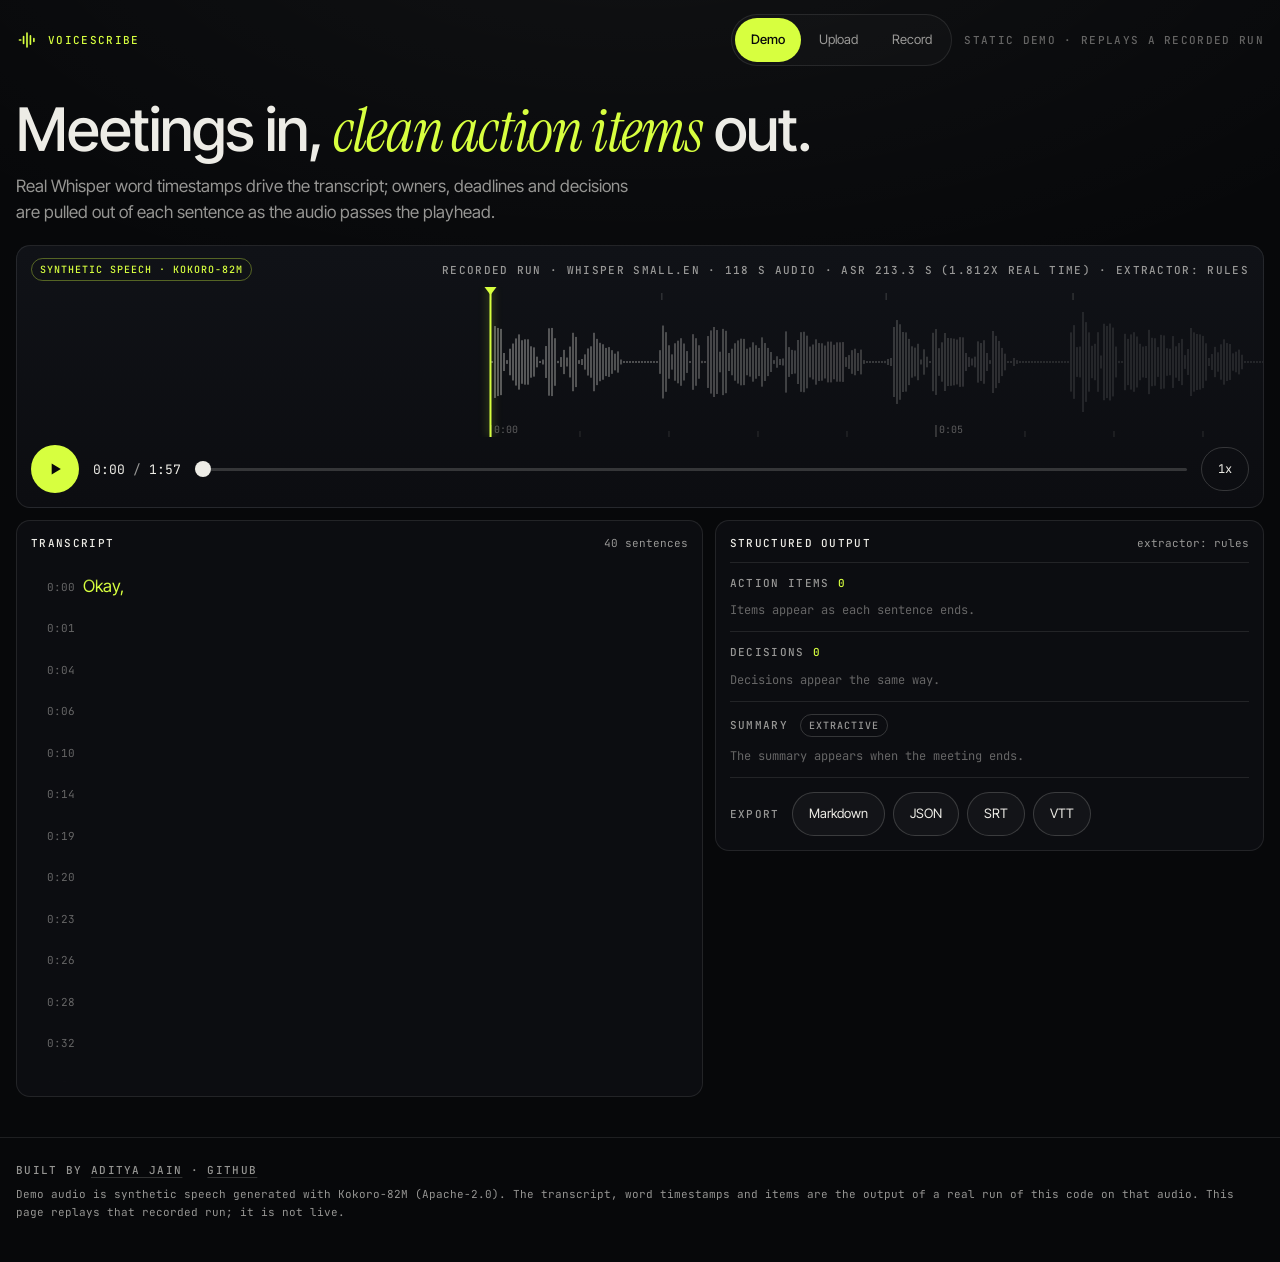
==== docs/index.html @ 5b9b41ef "Add evaluation results, diarisation eval, README, static demo build and design notes" ====
<!doctype html>
<html lang="en" data-theme="dark">
<head>
  <meta name="voicescribe-static" content="1">
<meta charset="utf-8">
<meta name="viewport" content="width=device-width, initial-scale=1, viewport-fit=cover">
<title>VoiceScribe · meetings in, clean action items out</title>
<meta name="description" content="Whisper word timestamps and structured action-item extraction, shown on a real audio timeline.">
<meta name="theme-color" content="#07080a">
<link rel="icon" href="data:image/svg+xml,%3Csvg xmlns='http://www.w3.org/2000/svg' viewBox='0 0 32 32'%3E%3Crect width='32' height='32' rx='7' fill='%2307080a'/%3E%3Cpath d='M6 16h2M11 11v10M16 6v20M21 10v12M26 14v4' stroke='%23d7ff3f' stroke-width='2.4' stroke-linecap='round'/%3E%3C/svg%3E">
<link rel="preconnect" href="https://fonts.googleapis.com">
<link rel="preconnect" href="https://fonts.gstatic.com" crossorigin>
<link href="https://fonts.googleapis.com/css2?family=Inter+Tight:wght@400;500;600&family=Instrument+Serif:ital@1&family=JetBrains+Mono:wght@400;500&display=swap" rel="stylesheet">
<link rel="stylesheet" href="style.css">
</head>
<body>
<a class="skip" href="#transcript">Skip to transcript</a>

<header class="top">
  <div class="brand">
    <svg viewBox="0 0 32 32" width="22" height="22" aria-hidden="true"><path d="M5 16h2M11 11v10M16 6v20M21 10v12M26 14v4" stroke="currentColor" stroke-width="2.4" stroke-linecap="round" fill="none"/></svg>
    <span class="mono label">VoiceScribe</span>
  </div>
  <nav class="modes" aria-label="Mode">
    <button class="mode on" data-mode="demo" type="button">Demo</button>
    <button class="mode" data-mode="upload" type="button">Upload</button>
    <button class="mode" data-mode="record" type="button">Record</button>
  </nav>
  <div class="mono label env" id="env" role="status">checking backend</div>
</header>

<main>
  <section class="hero">
    <h1>Meetings in, <em>clean action items</em> out.</h1>
    <p class="lede">Real Whisper word timestamps drive the transcript; owners, deadlines and decisions are pulled out of each sentence as the audio passes the playhead.</p>
  </section>

  <section class="stage" aria-label="Audio timeline">
    <div class="stage-top mono label">
      <span id="source-tag" class="tag tag-lime">Synthetic speech · Kokoro-82M</span>
      <span id="run-info" class="muted"></span>
    </div>
    <div class="wave-wrap">
      <canvas id="wave" aria-label="Waveform streaming past the playhead"></canvas>
      <div class="wave-msg mono" id="wave-msg" hidden></div>
    </div>
    <div class="transport" id="transport">
      <button id="play" class="play" type="button" aria-label="Play" disabled>
        <svg class="i-play" viewBox="0 0 24 24" width="20" height="20"><path d="M8 5.5v13l11-6.5z" fill="currentColor"/></svg>
        <svg class="i-pause" viewBox="0 0 24 24" width="20" height="20"><path d="M7 5h4v14H7zM13 5h4v14h-4z" fill="currentColor"/></svg>
      </button>
      <div class="time mono"><span id="t-cur">0:00</span><span class="muted"> / </span><span id="t-dur">0:00</span></div>
      <input id="scrub" type="range" min="0" max="1000" value="0" step="1" aria-label="Seek" disabled>
      <button id="rate" class="rate mono" type="button" aria-label="Playback speed">1x</button>
    </div>
  </section>

  <section class="panel intake" id="intake" hidden>
    <div class="intake-row" id="upload-ui" hidden>
      <label class="file">
        <input type="file" id="file" accept="audio/*,video/webm,.wav,.mp3,.m4a,.ogg,.flac,.webm">
        <span class="btn" id="file-btn">Choose audio file</span>
        <span class="mono muted" id="file-name">no file chosen</span>
      </label>
    </div>
    <div class="intake-row" id="record-ui" hidden>
      <button class="btn rec" id="rec" type="button"><span class="dot"></span><span id="rec-label">Start recording</span></button>
      <canvas id="meter" width="160" height="28" aria-hidden="true"></canvas>
      <span class="mono muted" id="rec-time">0:00</span>
    </div>
    <div class="intake-row fields" id="fields" hidden>
      <label class="field"><span class="mono label">Meeting date</span><input type="date" id="date"></label>
      <label class="field"><span class="mono label">Extractor</span>
        <select id="extractor"><option value="rules">rules (offline)</option><option value="local">rules + local model</option><option value="openai">openai (needs key)</option><option value="anthropic">anthropic (needs key)</option></select>
      </label>
      <label class="check" id="diar-wrap"><input type="checkbox" id="diar"><span>Identify speakers</span></label>
      <button class="btn primary" id="process" type="button" disabled>Transcribe and extract</button>
    </div>
    <div class="pipe" id="pipe" hidden>
      <div class="steps mono"><span data-s="decode">decode</span><i></i><span data-s="transcribe">transcribe</span><i></i><span data-s="diarize">speakers</span><i></i><span data-s="extract">segment + extract</span></div>
      <div class="bar"><div id="pipe-bar"></div></div>
      <div class="mono muted" id="pipe-msg"></div>
    </div>
    <p class="note" id="intake-note"></p>
  </section>

  <div class="cols">
    <section class="panel transcript" aria-label="Transcript">
      <div class="panel-head"><h2 class="mono label">Transcript</h2><span class="mono muted" id="tr-meta"></span></div>
      <div id="transcript" class="tr-scroll" tabindex="0"></div>
    </section>

    <section class="panel items" aria-label="Extracted items">
      <div class="panel-head"><h2 class="mono label">Structured output</h2><span class="mono muted" id="it-meta"></span></div>
      <div class="group">
        <h3 class="mono label sub">Action items <b id="n-act">0</b></h3>
        <ol id="actions" class="cards"></ol>
        <p class="empty mono" id="actions-empty">Items appear as each sentence ends.</p>
      </div>
      <div class="group">
        <h3 class="mono label sub">Decisions <b id="n-dec">0</b></h3>
        <ol id="decisions" class="cards"></ol>
        <p class="empty mono" id="decisions-empty">Decisions appear the same way.</p>
      </div>
      <div class="group">
        <h3 class="mono label sub">Summary <span class="tag" id="sum-kind">extractive</span></h3>
        <p id="summary" class="summary"></p>
        <p class="empty mono" id="summary-empty">The summary appears when the meeting ends.</p>
      </div>
      <div class="exports">
        <span class="mono label">Export</span>
        <button class="btn sm" data-fmt="md" type="button">Markdown</button>
        <button class="btn sm" data-fmt="json" type="button">JSON</button>
        <button class="btn sm" data-fmt="srt" type="button">SRT</button>
        <button class="btn sm" data-fmt="vtt" type="button">VTT</button>
      </div>
    </section>
  </div>
</main>

<footer>
  <div class="mono label">Built by <a href="https://adityajain16.vercel.app" rel="noopener">Aditya Jain</a> · <a href="https://github.com/Aditya2616/VoiceScribe" rel="noopener">GitHub</a></div>
  <div class="mono muted small" id="run-info-m"></div>
  <div class="mono muted small" id="credits">Demo audio is synthetic speech generated with Kokoro-82M (Apache-2.0). Transcript, timestamps and items are the output of a real run of this code. Recorded run, not live.</div>
</footer>

<audio id="audio" preload="auto" playsinline></audio>
<script type="module" src="app.js"></script>
</body>
</html>
---- docs/style.css ----
:root {
  --void: #07080a;
  --panel: #0c0d11;
  --panel-2: #101217;
  --bone: #edece6;
  --mute: rgba(237, 236, 230, .62);
  --dim: rgba(237, 236, 230, .4);
  --line: rgba(237, 236, 230, .1);
  --line-2: rgba(237, 236, 230, .18);
  --lime: #d7ff3f;
  --lime-rgb: 215 255 63;
  --ember: #ff7a3d;
  --on-lime: #07080a;
  --sans: "Inter Tight", system-ui, -apple-system, "Segoe UI", sans-serif;
  --serif: "Instrument Serif", Georgia, serif;
  --mono: "JetBrains Mono", ui-monospace, Consolas, monospace;
  --ease: cubic-bezier(.19, 1, .22, 1);
  --gutter: 16px;
  color-scheme: dark;
}
* { box-sizing: border-box; }
html { -webkit-text-size-adjust: 100%; text-size-adjust: 100%; }
body {
  margin: 0; background: var(--void); color: var(--bone); font-family: var(--sans); font-size: 16px; line-height: 1.5;
  min-height: 100vh; overflow-x: hidden;
  background-image: radial-gradient(120% 60% at 50% -10%, rgba(255,255,255,.045), transparent 60%);
  padding-bottom: env(safe-area-inset-bottom);
}
a { color: inherit; text-decoration-color: var(--line-2); text-underline-offset: 3px; }
a:hover { text-decoration-color: var(--lime); color: var(--lime); }
button, input, select { font: inherit; color: inherit; }
button { cursor: pointer; }
:focus-visible { outline: 2px solid var(--lime); outline-offset: 2px; }
.skip { position: absolute; left: -999px; top: 0; background: var(--lime); color: var(--on-lime); padding: 8px 12px; z-index: 20; }
.skip:focus { left: 8px; top: 8px; }
.mono { font-family: var(--mono); }
.label { font-size: 11px; letter-spacing: .12em; text-transform: uppercase; font-weight: 500; }
.muted { color: var(--mute); }
.small { font-size: 11px; line-height: 1.6; }
[hidden] { display: none !important; }

/* header */
.top { display: flex; align-items: center; gap: 12px; padding: 14px var(--gutter); max-width: 1280px; margin: 0 auto; flex-wrap: wrap; }
.brand { display: flex; align-items: center; gap: 10px; color: var(--lime); }
.modes { display: flex; gap: 2px; margin-left: auto; padding: 3px; border: 1px solid var(--line); border-radius: 999px; background: rgba(255,255,255,.02); }
.mode { border: 0; background: transparent; color: var(--mute); font-size: 13px; padding: 0 16px; min-height: 44px; min-width: 44px; border-radius: 999px; transition: background .25s var(--ease), color .25s; }
.mode.on { background: var(--lime); color: var(--on-lime); font-weight: 500; }
.mode:not(.on):hover { color: var(--bone); }
.env { color: var(--dim); flex-basis: 100%; order: 3; }
.env b { color: var(--lime); font-weight: 500; }
@media (min-width: 760px) { .env { flex-basis: auto; order: 0; } .modes { margin-left: auto; } }

main { max-width: 1280px; margin: 0 auto; padding: 0 var(--gutter) 40px; }

/* hero */
.hero { padding: 18px 0 20px; max-width: 880px; }
h1 { font-weight: 500; font-size: clamp(30px, 6.4vw, 60px); line-height: 1.04; letter-spacing: -.02em; margin: 0 0 12px; }
h1 em { font-family: var(--serif); font-weight: 400; color: var(--lime); }
.lede { color: var(--mute); margin: 0; max-width: 62ch; font-size: clamp(15px, 2vw, 17px); }

/* stage */
.stage { border: 1px solid var(--line); border-radius: 14px; background: linear-gradient(180deg, var(--panel-2), var(--panel)); overflow: hidden; }
.stage-top { display: flex; justify-content: space-between; align-items: center; gap: 8px; padding: 12px 14px 0; flex-wrap: wrap; }
.tag { display: inline-block; padding: 3px 8px; border: 1px solid var(--line-2); border-radius: 999px; font-size: 10px; letter-spacing: .1em; text-transform: uppercase; font-family: var(--mono); color: var(--mute); }
.tag-lime { color: var(--lime); border-color: rgb(var(--lime-rgb) / .35); }
.wave-wrap { position: relative; height: 150px; margin-top: 6px; }
#wave { position: absolute; inset: 0; width: 100%; height: 100%; display: block; touch-action: pan-y; cursor: ew-resize; }
.wave-msg { position: absolute; inset: 0; display: grid; place-items: center; text-align: center; color: var(--mute); font-size: 12px; padding: 0 20px; pointer-events: none; }
.transport { display: grid; grid-template-columns: 48px auto 1fr auto; align-items: center; gap: 14px; padding: 8px 14px 14px; }
.play { width: 48px; height: 48px; border-radius: 50%; border: 0; background: var(--lime); color: var(--on-lime); display: grid; place-items: center; transition: transform .2s var(--ease), opacity .2s; }
.play:disabled { opacity: .35; cursor: default; }
.play:not(:disabled):active { transform: scale(.94); }
.play .i-pause { display: none; }
.play.playing .i-pause { display: block; }
.play.playing .i-play { display: none; }
.time { font-size: 13px; white-space: nowrap; min-width: 84px; }
.rate { min-width: 48px; min-height: 44px; border: 1px solid var(--line-2); background: transparent; border-radius: 999px; font-size: 12px; }
.rate:hover { border-color: var(--lime); }
input[type=range] { -webkit-appearance: none; appearance: none; width: 100%; height: 44px; background: transparent; margin: 0; cursor: pointer; }
input[type=range]::-webkit-slider-runnable-track { height: 3px; background: linear-gradient(90deg, var(--lime) var(--p, 0%), var(--line-2) var(--p, 0%)); border-radius: 2px; }
input[type=range]::-moz-range-track { height: 3px; background: var(--line-2); border-radius: 2px; }
input[type=range]::-moz-range-progress { height: 3px; background: var(--lime); }
input[type=range]::-webkit-slider-thumb { -webkit-appearance: none; width: 16px; height: 16px; border-radius: 50%; background: var(--bone); margin-top: -6.5px; border: 0; }
input[type=range]::-moz-range-thumb { width: 16px; height: 16px; border-radius: 50%; background: var(--bone); border: 0; }
input[type=range]:disabled { opacity: .4; cursor: default; }

/* buttons, fields */
.btn { display: inline-flex; align-items: center; justify-content: center; gap: 8px; min-height: 44px; padding: 0 18px; border-radius: 999px; border: 1px solid var(--line-2); background: rgba(255,255,255,.03); font-size: 14px; transition: border-color .2s, background .2s, color .2s; }
.btn:hover:not(:disabled) { border-color: var(--lime); color: var(--lime); }
.btn:disabled { opacity: .4; cursor: default; }
.btn.primary { background: var(--lime); color: var(--on-lime); border-color: var(--lime); font-weight: 500; }
.btn.primary:hover:not(:disabled) { color: var(--on-lime); filter: brightness(1.06); }
.btn.sm { min-height: 44px; padding: 0 16px; font-size: 13px; }
.btn.rec .dot { width: 10px; height: 10px; border-radius: 50%; background: var(--ember); }
.btn.rec.on { border-color: var(--ember); }
.btn.rec.on .dot { animation: pulse 1s infinite; }
@keyframes pulse { 50% { opacity: .3; } }
.file input { position: absolute; opacity: 0; width: 1px; height: 1px; }
.file { display: flex; align-items: center; gap: 12px; flex-wrap: wrap; position: relative; }
.field { display: grid; gap: 4px; }
.field input, .field select { min-height: 44px; border: 1px solid var(--line-2); background: var(--void); border-radius: 10px; padding: 0 12px; font-size: 15px; }
.check { display: flex; align-items: center; gap: 8px; min-height: 44px; font-size: 14px; }
.check input { width: 20px; height: 20px; accent-color: var(--lime); }
.check.off { opacity: .45; }

/* panels */
.panel { border: 1px solid var(--line); border-radius: 14px; background: var(--panel); padding: 14px; }
.intake { margin-top: 12px; display: grid; gap: 14px; }
.intake-row { display: flex; align-items: flex-end; gap: 14px; flex-wrap: wrap; }
.intake-row.fields > .btn { margin-left: auto; }
#meter { background: var(--void); border: 1px solid var(--line); border-radius: 6px; }
.note { margin: 0; font-size: 13px; color: var(--mute); }
.note.err { color: var(--ember); }
.pipe { display: grid; gap: 8px; }
.steps { display: flex; align-items: center; gap: 8px; font-size: 11px; letter-spacing: .08em; text-transform: uppercase; flex-wrap: wrap; color: var(--dim); }
.steps i { width: 16px; height: 1px; background: var(--line-2); }
.steps span.on { color: var(--lime); }
.steps span.done { color: var(--bone); }
.bar { height: 3px; background: var(--line); border-radius: 2px; overflow: hidden; }
.bar > div { height: 100%; width: 0; background: var(--lime); transition: width .3s var(--ease); }

.cols { display: grid; gap: 12px; margin-top: 12px; grid-template-columns: 1fr; }
@media (min-width: 980px) { .cols { grid-template-columns: minmax(0, 1.25fr) minmax(360px, 1fr); align-items: start; } }
.panel-head { display: flex; justify-content: space-between; align-items: baseline; gap: 8px; margin-bottom: 10px; }
.panel-head h2 { margin: 0; color: var(--bone); }
.panel-head span { font-size: 11px; }

/* transcript */
.tr-scroll { position: relative; height: min(46vh, 420px); overflow-y: auto; padding: 4px 6px 40px 0; scroll-behavior: auto; overscroll-behavior: contain; -webkit-overflow-scrolling: touch; mask-image: linear-gradient(180deg, transparent 0, #000 22px, #000 calc(100% - 28px), transparent 100%); }
@media (min-width: 980px) { .tr-scroll { height: 520px; } }
.sent { display: grid; grid-template-columns: 44px 1fr; gap: 8px; padding: 8px 8px 8px 0; border-radius: 8px; cursor: pointer; position: relative; -webkit-tap-highlight-color: transparent; }
.sent .ts { font-family: var(--mono); font-size: 11px; color: var(--dim); padding-top: 5px; text-align: right; }
.sent .who { font-family: var(--mono); font-size: 10px; letter-spacing: .1em; text-transform: uppercase; color: var(--lime); display: block; margin-bottom: 1px; }
.sent .txt { font-size: 17px; line-height: 1.5; }
.w { opacity: 0; transition: opacity .22s linear, color .2s; display: inline; }
.w.on { opacity: .62; }
.sent.active .w.on { opacity: 1; }
.w.cur { color: var(--lime); opacity: 1; }
.sent.flash { animation: flash 1.4s var(--ease); }
.sent.src .txt { box-shadow: inset 2px 0 0 var(--lime); padding-left: 8px; margin-left: -10px; }
@keyframes flash { 0% { background: rgb(var(--lime-rgb) / .22); } 100% { background: transparent; } }
.tr-empty { color: var(--dim); font-size: 13px; padding: 20px 0; }

/* items */
.group { padding: 12px 0; border-top: 1px solid var(--line); }
.group:first-of-type { border-top: 0; padding-top: 0; }
.sub { margin: 0 0 10px; color: var(--mute); display: flex; align-items: center; gap: 8px; }
.sub b { font-weight: 500; color: var(--lime); }
.cards { list-style: none; padding: 0; margin: 0; display: grid; gap: 8px; }
.card { display: grid; gap: 8px; padding: 12px; border: 1px solid var(--line-2); border-radius: 10px; background: var(--panel-2); cursor: pointer; text-align: left; width: 100%; -webkit-tap-highlight-color: transparent; will-change: transform, opacity; }
.card:hover { border-color: rgb(var(--lime-rgb) / .5); }
.card[hidden] { display: none; }
.card .head { display: flex; align-items: center; gap: 8px; flex-wrap: wrap; }
.chip { font-family: var(--mono); font-size: 11px; padding: 3px 9px; border-radius: 999px; border: 1px solid rgb(var(--lime-rgb) / .45); color: var(--lime); }
.chip.none { border-color: var(--line-2); color: var(--dim); }
.chip.time { border-color: var(--line-2); color: var(--mute); margin-left: auto; }
.card .task { font-size: 16px; line-height: 1.35; font-weight: 500; }
.card .due { font-family: var(--mono); font-size: 12px; color: var(--bone); display: flex; gap: 8px; flex-wrap: wrap; align-items: baseline; }
.card .due .phrase { color: var(--dim); }
.card .due.none { color: var(--dim); }
.card .meth { font-family: var(--mono); font-size: 10px; letter-spacing: .1em; text-transform: uppercase; color: var(--dim); }
.card.dec .task { font-weight: 400; }
.empty { margin: 0; font-size: 12px; color: var(--dim); }
.summary { margin: 0; font-size: 15px; color: var(--bone); }
.group .tag { margin-left: 4px; }
.exports { display: flex; align-items: center; gap: 8px; flex-wrap: wrap; padding-top: 14px; border-top: 1px solid var(--line); }
.exports .label { color: var(--mute); margin-right: 4px; }

footer { max-width: 1280px; margin: 0 auto; padding: 24px var(--gutter) 40px; display: grid; gap: 8px; border-top: 1px solid var(--line); }
footer .label { color: var(--mute); }
#run-info-m { display: none; }

/* phone */
@media (max-width: 759px) {
  .wave-wrap { height: 112px; }
  .transport { grid-template-columns: 48px auto 1fr; gap: 10px; }
  .rate { grid-column: auto; }
  .transport .rate { display: none; }
  .intake-row.fields > .btn { margin-left: 0; width: 100%; }
  .sent .txt { font-size: 16px; }
  .sent { grid-template-columns: 36px 1fr; }
  /* thumb-reachable transport: pinned to the bottom while the stage scrolls away */
  .stage { position: sticky; top: 0; z-index: 5; border-radius: 0 0 14px 14px; margin: 0 calc(-1 * var(--gutter)); border-left: 0; border-right: 0; background: var(--panel-2); }
  .transport { position: fixed; left: 0; right: 0; bottom: 0; z-index: 10; background: rgba(12, 13, 17, .94); border-top: 1px solid var(--line-2); padding: 8px var(--gutter) calc(8px + env(safe-area-inset-bottom)); grid-template-columns: 48px auto 1fr auto; }
  .transport .rate { display: inline-flex; align-items: center; justify-content: center; }
  main { padding-bottom: 110px; }
  footer { padding-bottom: 110px; }
  .stage-top { padding-top: 10px; }
  #run-info { display: none; }
  #run-info-m { display: block; }
}
@media (prefers-reduced-motion: reduce) {
  .w, .btn, .mode, .play, .bar > div { transition: none; }
  .sent.flash { animation: none; background: rgb(var(--lime-rgb) / .14); }
  .btn.rec.on .dot { animation: none; }
}
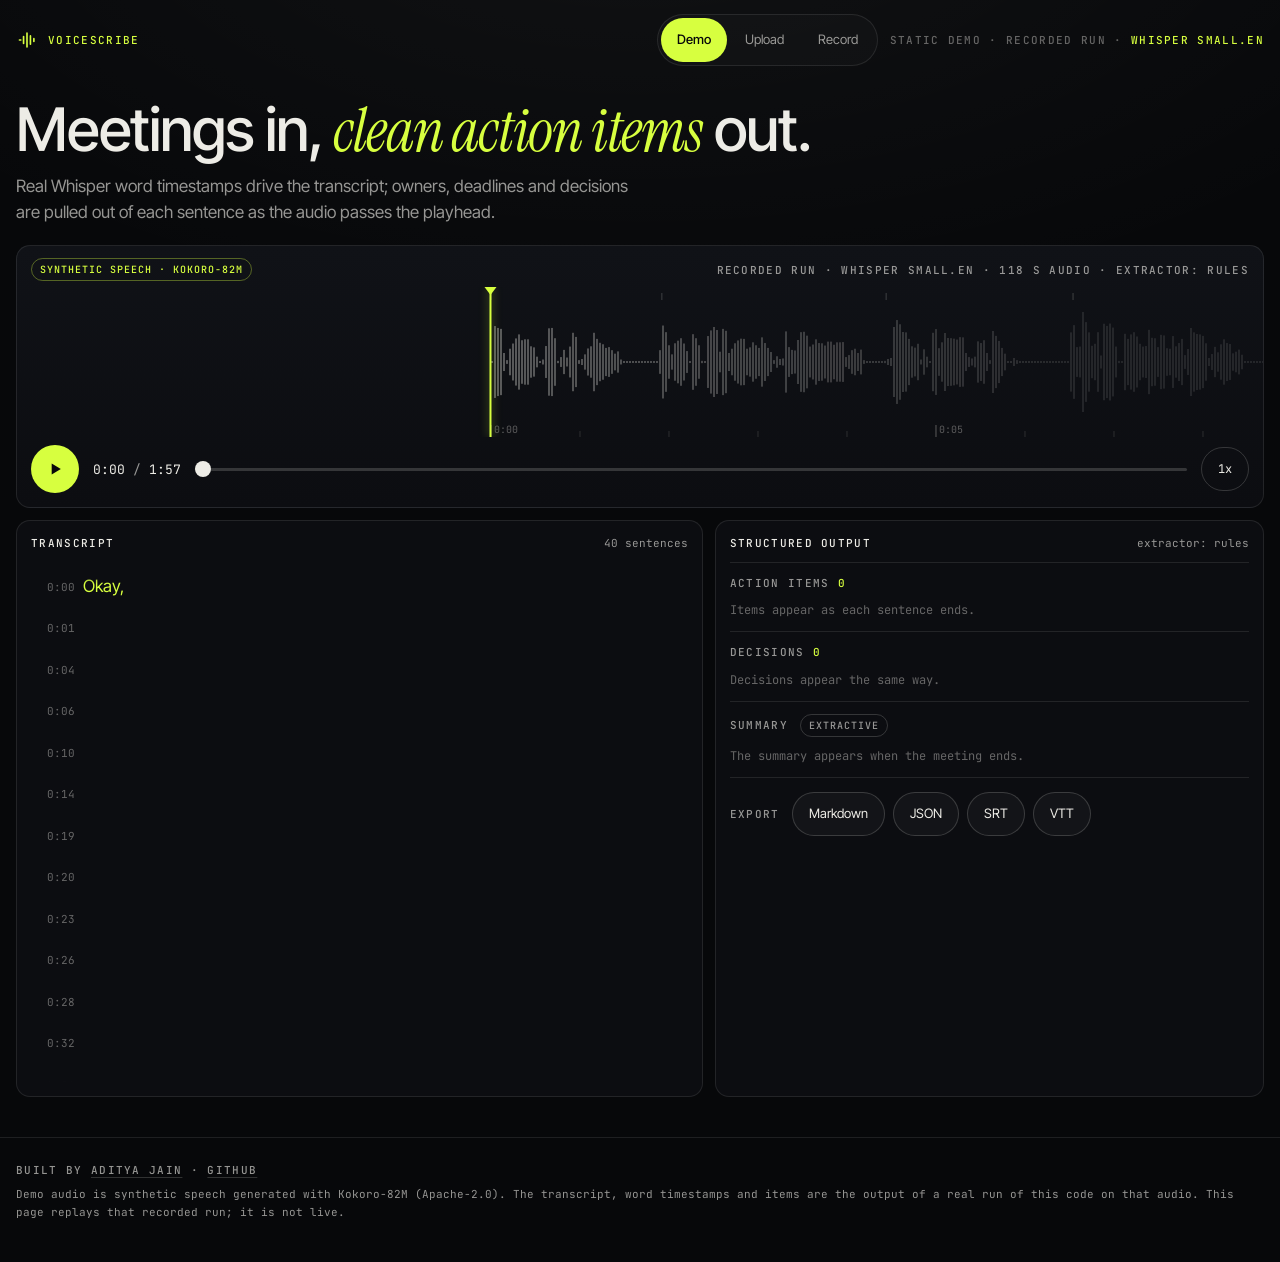
==== commit bb8a2034: "Canonicalise names, fix and re-measure the local model, owner cues in the rules, six more held-out m" ====
--- a/docs/index.html
+++ b/docs/index.html
@@ -26,7 +26,7 @@
     <button class="mode" data-mode="upload" type="button">Upload</button>
     <button class="mode" data-mode="record" type="button">Record</button>
   </nav>
-  <div class="mono label env" id="env" role="status">checking backend</div>
+  <div class="mono label env" id="env" role="status"></div>
 </header>
 
 <main>
@@ -71,8 +71,9 @@
     <div class="intake-row fields" id="fields" hidden>
       <label class="field"><span class="mono label">Meeting date</span><input type="date" id="date"></label>
       <label class="field"><span class="mono label">Extractor</span>
-        <select id="extractor"><option value="rules">rules (offline)</option><option value="local">rules + local model</option><option value="openai">openai (needs key)</option><option value="anthropic">anthropic (needs key)</option></select>
+        <select id="extractor"><option value="rules">rules (offline)</option><option value="local">rules + local model (owners)</option><option value="openai">openai (needs key)</option><option value="anthropic">anthropic (needs key)</option></select>
       </label>
+      <label class="field grow"><span class="mono label">Participants (optional)</span><input type="text" id="participants" placeholder="Ana, Ben, Chloe" maxlength="200" autocomplete="off" autocapitalize="words"></label>
       <label class="check" id="diar-wrap"><input type="checkbox" id="diar"><span>Identify speakers</span></label>
       <button class="btn primary" id="process" type="button" disabled>Transcribe and extract</button>
     </div>
--- a/docs/style.css
+++ b/docs/style.css
@@ -98,7 +98,8 @@
 .file input { position: absolute; opacity: 0; width: 1px; height: 1px; }
 .file { display: flex; align-items: center; gap: 12px; flex-wrap: wrap; position: relative; }
 .field { display: grid; gap: 4px; }
-.field input, .field select { min-height: 44px; border: 1px solid var(--line-2); background: var(--void); border-radius: 10px; padding: 0 12px; font-size: 15px; }
+.field.grow { flex: 1 1 200px; min-width: 0; }
+.field input, .field select { min-height: 44px; border: 1px solid var(--line-2); background: var(--void); border-radius: 10px; padding: 0 12px; font-size: 16px; }
 .check { display: flex; align-items: center; gap: 8px; min-height: 44px; font-size: 14px; }
 .check input { width: 20px; height: 20px; accent-color: var(--lime); }
 .check.off { opacity: .45; }
@@ -120,14 +121,16 @@
 .bar > div { height: 100%; width: 0; background: var(--lime); transition: width .3s var(--ease); }
 
 .cols { display: grid; gap: 12px; margin-top: 12px; grid-template-columns: 1fr; }
-@media (min-width: 980px) { .cols { grid-template-columns: minmax(0, 1.25fr) minmax(360px, 1fr); align-items: start; } }
+@media (min-width: 980px) { .cols { grid-template-columns: minmax(0, 1.25fr) minmax(360px, 1fr); align-items: stretch; } }
 .panel-head { display: flex; justify-content: space-between; align-items: baseline; gap: 8px; margin-bottom: 10px; }
 .panel-head h2 { margin: 0; color: var(--bone); }
 .panel-head span { font-size: 11px; }
 
 /* transcript */
 .tr-scroll { position: relative; height: min(46vh, 420px); overflow-y: auto; padding: 4px 6px 40px 0; scroll-behavior: auto; overscroll-behavior: contain; -webkit-overflow-scrolling: touch; mask-image: linear-gradient(180deg, transparent 0, #000 22px, #000 calc(100% - 28px), transparent 100%); }
-@media (min-width: 980px) { .tr-scroll { height: 520px; } }
+/* desktop: the transcript panel fills the height of the structured-output column and scrolls inside it */
+.transcript { display: flex; flex-direction: column; }
+@media (min-width: 980px) { .tr-scroll { height: auto; flex: 1 1 0; min-height: 520px; } }
 .sent { display: grid; grid-template-columns: 44px 1fr; gap: 8px; padding: 8px 8px 8px 0; border-radius: 8px; cursor: pointer; position: relative; -webkit-tap-highlight-color: transparent; }
 .sent .ts { font-family: var(--mono); font-size: 11px; color: var(--dim); padding-top: 5px; text-align: right; }
 .sent .who { font-family: var(--mono); font-size: 10px; letter-spacing: .1em; text-transform: uppercase; color: var(--lime); display: block; margin-bottom: 1px; }
@@ -184,6 +187,8 @@
   .transport { position: fixed; left: 0; right: 0; bottom: 0; z-index: 10; background: rgba(12, 13, 17, .94); border-top: 1px solid var(--line-2); padding: 8px var(--gutter) calc(8px + env(safe-area-inset-bottom)); grid-template-columns: 48px auto 1fr auto; }
   .transport .rate { display: inline-flex; align-items: center; justify-content: center; }
   main { padding-bottom: 110px; }
+  .transcript { scroll-margin-top: calc(var(--stage-h, 300px) + 8px); }
+  .tr-scroll { height: max(200px, calc(100dvh - var(--stage-h, 300px) - var(--bar-h, 72px) - 76px)); padding-bottom: 28px; }
   footer { padding-bottom: 110px; }
   .stage-top { padding-top: 10px; }
   #run-info { display: none; }
